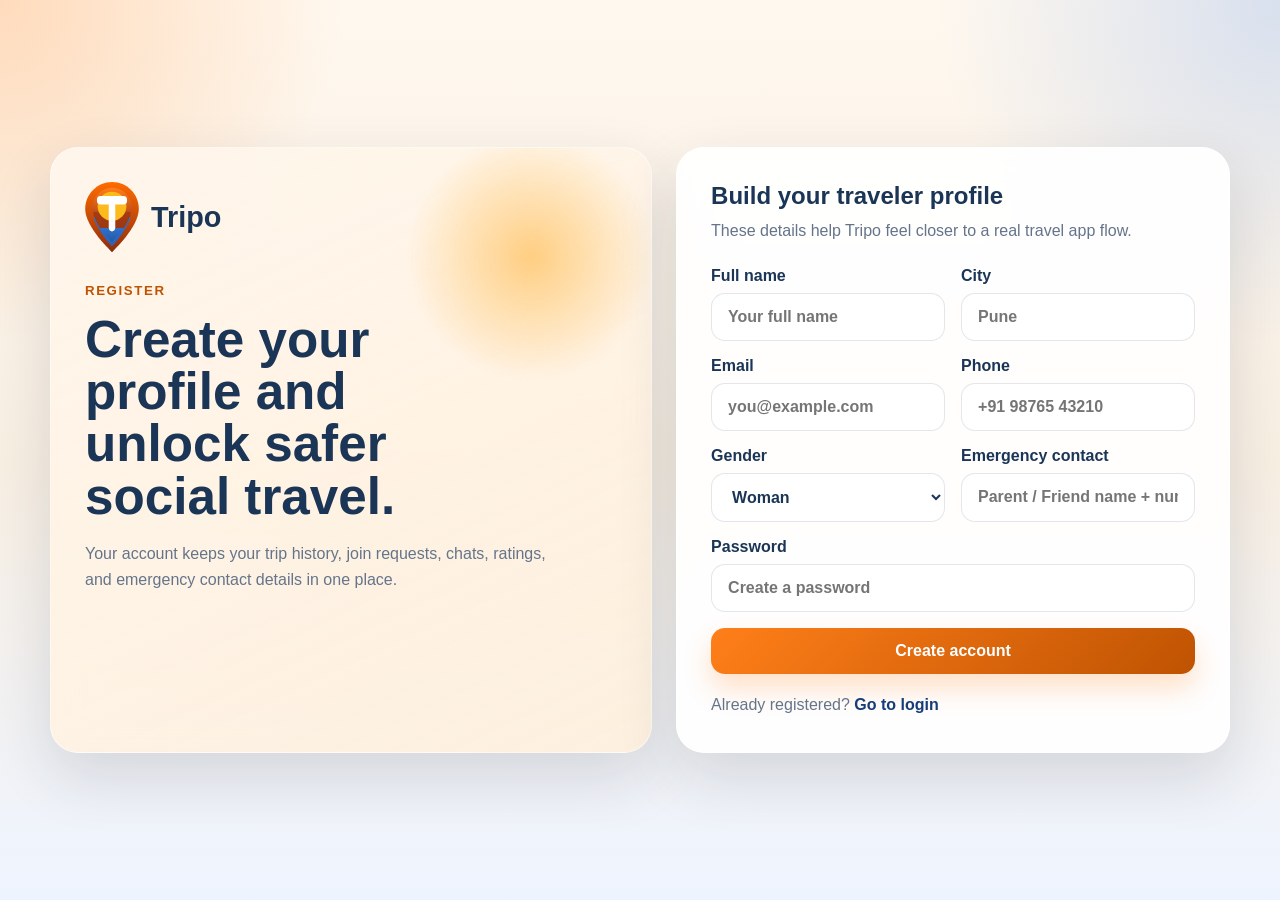
==== register.html @ cbaaf5f8 "Initial Tripo app" ====
<!DOCTYPE html>
<html lang="en">
<head>
  <meta charset="UTF-8">
  <meta name="viewport" content="width=device-width, initial-scale=1.0">
  <title>Register | Tripo</title>
  <link rel="icon" type="image/svg+xml" href="assets/tripo-logo.svg">
  <link rel="stylesheet" href="styles.css">
</head>
<body class="auth-body" data-page="register">
  <main class="auth-layout">
    <section class="auth-visual auth-visual-warm">
      <a class="auth-brand" href="index.html">
        <img class="auth-logo" src="assets/tripo-logo.svg" alt="Tripo logo">
        <span>Tripo</span>
      </a>
      <p class="eyebrow">Register</p>
      <h1>Create your profile and unlock safer social travel.</h1>
      <p class="auth-copy">
        Your account keeps your trip history, join requests, chats, ratings, and emergency contact details in one place.
      </p>
    </section>

    <section class="auth-card auth-card-wide">
      <div class="auth-card-top">
        <h2>Build your traveler profile</h2>
        <p>These details help Tripo feel closer to a real travel app flow.</p>
      </div>

      <form id="registerForm" class="stack-form">
        <div class="field-grid">
          <label>
            Full name
            <input type="text" name="name" placeholder="Your full name" required>
          </label>
          <label>
            City
            <input type="text" name="city" placeholder="Pune" required>
          </label>
        </div>
        <div class="field-grid">
          <label>
            Email
            <input type="email" name="email" placeholder="you@example.com" required>
          </label>
          <label>
            Phone
            <input type="tel" name="phone" placeholder="+91 98765 43210" required>
          </label>
        </div>
        <div class="field-grid">
          <label>
            Gender
            <select name="gender" required>
              <option value="Woman">Woman</option>
              <option value="Man">Man</option>
              <option value="Non-binary">Non-binary</option>
              <option value="Prefer not to say">Prefer not to say</option>
            </select>
          </label>
          <label>
            Emergency contact
            <input type="text" name="emergencyContact" placeholder="Parent / Friend name + number" required>
          </label>
        </div>
        <label>
          Password
          <input type="password" name="password" placeholder="Create a password" required minlength="6">
        </label>
        <button class="button" type="submit">Create account</button>
      </form>

      <p class="auth-footer">Already registered? <a href="login.html">Go to login</a></p>
      <div id="registerMessage"></div>
    </section>
  </main>
  <script src="vendor/supabase-js.min.js"></script>
  <script src="config.js"></script>
  <script src="tripo.js"></script>
  <script src="register.js"></script>
</body>
</html>
---- styles.css ----
:root {
  --bg: #f8efe3;
  --paper: rgba(255, 255, 255, 0.86);
  --paper-strong: #ffffff;
  --ink: #1b3556;
  --muted: #65748a;
  --line: rgba(27, 53, 86, 0.12);
  --orange: #ff7f19;
  --orange-deep: #bf5302;
  --blue: #2874eb;
  --blue-deep: #143d7a;
  --sky: #dcecff;
  --gold: #ffe0ba;
  --ok: #0e9f6e;
  --shadow: 0 24px 60px rgba(25, 40, 67, 0.14);
  --radius-lg: 28px;
  --radius-md: 20px;
  --radius-sm: 14px;
}

* {
  box-sizing: border-box;
}

html {
  scroll-behavior: smooth;
}

body {
  margin: 0;
  color: var(--ink);
  font-family: "Segoe UI", "Trebuchet MS", sans-serif;
  background:
    radial-gradient(circle at top left, rgba(255, 127, 25, 0.24), transparent 22%),
    radial-gradient(circle at top right, rgba(40, 116, 235, 0.18), transparent 22%),
    linear-gradient(180deg, #fff8ef 0%, #f8efe3 52%, #eef4ff 100%);
}

a {
  color: inherit;
  text-decoration: none;
}

img {
  display: block;
  max-width: 100%;
}

button,
input,
select,
textarea {
  font: inherit;
}

.eyebrow {
  margin: 0 0 12px;
  color: var(--orange-deep);
  font-size: 0.83rem;
  font-weight: 800;
  letter-spacing: 0.12em;
  text-transform: uppercase;
}

h1,
h2,
h3,
h4 {
  margin: 0;
  font-family: "Trebuchet MS", "Segoe UI", sans-serif;
}

p {
  margin: 0;
  color: var(--muted);
  line-height: 1.65;
}

.button {
  display: inline-flex;
  align-items: center;
  justify-content: center;
  gap: 8px;
  padding: 14px 22px;
  border: 0;
  border-radius: 14px;
  background: linear-gradient(135deg, var(--orange), var(--orange-deep));
  color: #fff;
  font-weight: 700;
  cursor: pointer;
  box-shadow: 0 14px 28px rgba(255, 127, 25, 0.24);
  transition: transform 160ms ease, box-shadow 160ms ease;
}

.button:hover {
  transform: translateY(-1px);
  box-shadow: 0 18px 32px rgba(255, 127, 25, 0.3);
}

.button-secondary {
  background: linear-gradient(135deg, var(--blue), var(--blue-deep));
  box-shadow: 0 14px 28px rgba(40, 116, 235, 0.2);
}

.button-ghost {
  background: rgba(255, 255, 255, 0.84);
  color: var(--blue-deep);
  box-shadow: none;
  border: 1px solid var(--line);
}

.button-link {
  color: var(--blue-deep);
  font-weight: 700;
}

.auth-body {
  min-height: 100vh;
  display: grid;
  place-items: center;
  padding: 24px;
}

.auth-layout,
.auth-shell {
  width: min(1180px, 100%);
  display: grid;
  grid-template-columns: 1fr 0.92fr;
  gap: 24px;
}

.auth-redirect {
  grid-template-columns: 1fr;
  place-items: center;
  text-align: center;
  padding: 56px;
}

.auth-visual,
.auth-card,
.app-shell aside,
.app-panel,
.trip-item,
.mini-card,
.hero-banner {
  position: relative;
  overflow: hidden;
  border-radius: var(--radius-lg);
  border: 1px solid rgba(255, 255, 255, 0.48);
  background: var(--paper);
  backdrop-filter: blur(14px);
  box-shadow: var(--shadow);
}

.auth-visual,
.auth-card {
  padding: 34px;
}

.auth-visual {
  background:
    radial-gradient(circle at 78% 22%, rgba(255, 214, 148, 0.95), transparent 18%),
    linear-gradient(155deg, rgba(255, 251, 244, 0.95), rgba(240, 247, 255, 0.76)),
    linear-gradient(145deg, rgba(255, 127, 25, 0.1), rgba(40, 116, 235, 0.1));
}

.auth-visual-warm {
  background:
    radial-gradient(circle at 80% 18%, rgba(255, 204, 124, 0.95), transparent 18%),
    linear-gradient(155deg, rgba(255, 246, 236, 0.95), rgba(255, 239, 218, 0.82));
}

.auth-brand {
  display: inline-flex;
  align-items: center;
  gap: 12px;
  margin-bottom: 28px;
  font-size: 1.8rem;
  font-weight: 900;
}

.auth-logo {
  width: 54px;
  height: 70px;
}

.auth-visual h1 {
  font-size: clamp(2.4rem, 4vw, 4.2rem);
  line-height: 1.02;
  max-width: 12ch;
}

.auth-copy {
  margin-top: 18px;
  max-width: 54ch;
}

.auth-points {
  display: grid;
  gap: 14px;
  margin-top: 28px;
}

.auth-points article {
  display: grid;
  gap: 4px;
  padding: 18px;
  border-radius: 20px;
  background: rgba(255, 255, 255, 0.64);
  border: 1px solid rgba(27, 53, 86, 0.08);
}

.auth-points strong {
  color: var(--ink);
}

.auth-card {
  align-self: stretch;
  background: rgba(255, 255, 255, 0.92);
}

.auth-card-wide {
  min-width: 0;
}

.auth-card-top {
  margin-bottom: 22px;
}

.auth-card-top p {
  margin-top: 8px;
}

.stack-form,
.stack-panel {
  display: grid;
  gap: 16px;
}

.field-grid {
  display: grid;
  grid-template-columns: repeat(2, 1fr);
  gap: 16px;
}

label {
  display: grid;
  gap: 8px;
  color: var(--ink);
  font-weight: 600;
}

input,
select,
textarea {
  width: 100%;
  padding: 14px 16px;
  border-radius: 14px;
  border: 1px solid var(--line);
  background: rgba(255, 255, 255, 0.9);
  color: var(--ink);
  outline: none;
}

input:focus,
select:focus,
textarea:focus {
  border-color: rgba(40, 116, 235, 0.45);
  box-shadow: 0 0 0 4px rgba(40, 116, 235, 0.12);
}

.auth-footer {
  margin-top: 18px;
}

.auth-footer a {
  color: var(--blue-deep);
  font-weight: 700;
}

.flash {
  margin-top: 14px;
  padding: 12px 14px;
  border-radius: 14px;
  font-weight: 600;
}

.flash-success {
  background: rgba(14, 159, 110, 0.12);
  color: #0a7a54;
}

.flash-error {
  background: rgba(210, 70, 70, 0.12);
  color: #a63535;
}

.app-body {
  min-height: 100vh;
}

.app-shell {
  width: min(1380px, calc(100% - 32px));
  margin: 0 auto;
  padding: 20px 0 28px;
  display: grid;
  grid-template-columns: 270px 1fr;
  gap: 24px;
}

.app-shell aside {
  padding: 24px 20px;
  display: grid;
  grid-template-rows: auto auto 1fr auto;
  gap: 20px;
  position: sticky;
  top: 20px;
  height: calc(100vh - 40px);
}

.side-brand {
  display: inline-flex;
  align-items: center;
  gap: 12px;
  font-size: 1.7rem;
  font-weight: 900;
}

.side-brand img {
  width: 42px;
  height: 56px;
}

.user-chip {
  padding: 16px;
  border-radius: 18px;
  background: rgba(255, 255, 255, 0.75);
  border: 1px solid var(--line);
}

.user-chip strong,
.nav-link strong {
  display: block;
  color: var(--ink);
}

.side-nav {
  display: grid;
  gap: 10px;
  align-content: start;
}

.nav-link {
  display: block;
  padding: 14px 16px;
  border-radius: 16px;
  background: rgba(255, 255, 255, 0.55);
  border: 1px solid transparent;
}

.nav-link span {
  color: var(--muted);
  font-size: 0.95rem;
}

.nav-link.is-active {
  background: rgba(40, 116, 235, 0.12);
  border-color: rgba(40, 116, 235, 0.18);
}

.side-cta {
  display: grid;
  gap: 12px;
  padding: 18px;
  border-radius: 20px;
  background: linear-gradient(160deg, rgba(255, 127, 25, 0.14), rgba(255, 255, 255, 0.74));
}

.app-main {
  display: grid;
  gap: 24px;
}

.topbar {
  display: flex;
  align-items: center;
  justify-content: space-between;
  gap: 16px;
  padding: 18px 22px;
  border-radius: 22px;
  background: rgba(255, 255, 255, 0.78);
  border: 1px solid rgba(255, 255, 255, 0.48);
  box-shadow: var(--shadow);
}

.topbar p {
  margin-top: 4px;
}

.topbar-actions {
  display: flex;
  gap: 12px;
  flex-wrap: wrap;
}

.hero-banner,
.app-panel {
  padding: 26px;
}

.hero-banner {
  background:
    radial-gradient(circle at 82% 22%, rgba(255, 209, 124, 0.92), transparent 17%),
    linear-gradient(180deg, rgba(255, 255, 255, 0.84), rgba(255, 246, 238, 0.82)),
    linear-gradient(140deg, rgba(255, 127, 25, 0.14), rgba(40, 116, 235, 0.12));
}

.hero-banner h1 {
  font-size: clamp(2rem, 3.4vw, 3.8rem);
  line-height: 1.02;
  max-width: 12ch;
}

.hero-banner p {
  margin-top: 14px;
  max-width: 58ch;
}

.hero-actions,
.inline-actions {
  display: flex;
  gap: 12px;
  flex-wrap: wrap;
  margin-top: 20px;
}

.stat-grid,
.card-grid,
.trip-grid,
.detail-grid,
.review-grid,
.profile-grid {
  display: grid;
  gap: 18px;
}

.stat-grid {
  grid-template-columns: repeat(3, 1fr);
}

.card-grid {
  grid-template-columns: repeat(3, 1fr);
}

.trip-grid {
  grid-template-columns: repeat(2, 1fr);
}

.detail-grid,
.profile-grid {
  grid-template-columns: repeat(2, 1fr);
}

.mini-card,
.trip-item {
  padding: 20px;
}

.mini-card strong,
.trip-item strong {
  color: var(--ink);
}

.metric {
  font-size: 2rem;
  font-weight: 900;
}

.page-section {
  display: grid;
  gap: 20px;
}

.section-head {
  display: flex;
  align-items: end;
  justify-content: space-between;
  gap: 16px;
}

.section-head p {
  margin-top: 8px;
}

.filter-grid,
.form-grid {
  display: grid;
  grid-template-columns: repeat(2, 1fr);
  gap: 16px;
}

.trip-item {
  display: grid;
  gap: 12px;
  background: rgba(255, 255, 255, 0.8);
  border: 1px solid rgba(27, 53, 86, 0.08);
}

.trip-top,
.trip-meta-row,
.detail-meta-row,
.chat-compose,
.review-row,
.profile-card-top {
  display: flex;
  align-items: center;
  justify-content: space-between;
  gap: 12px;
}

.chip {
  display: inline-flex;
  align-items: center;
  justify-content: center;
  padding: 8px 12px;
  border-radius: 999px;
  font-size: 0.85rem;
  font-weight: 800;
}

.chip-interest {
  background: rgba(255, 127, 25, 0.12);
  color: var(--orange-deep);
}

.chip-safe {
  background: rgba(40, 116, 235, 0.12);
  color: var(--blue-deep);
}

.chip-women {
  background: rgba(255, 127, 25, 0.12);
  color: var(--orange-deep);
}

.trip-title {
  font-size: 1.3rem;
}

.muted-line {
  color: var(--muted);
  font-size: 0.95rem;
}

.trip-actions,
.split-actions {
  display: flex;
  gap: 10px;
  flex-wrap: wrap;
}

.empty-state {
  padding: 22px;
  border-radius: 18px;
  border: 1px dashed var(--line);
  text-align: center;
}

.chat-log {
  max-height: 260px;
  overflow: auto;
  display: grid;
  gap: 10px;
}

.chat-bubble {
  padding: 12px 14px;
  border-radius: 16px;
  background: rgba(255, 255, 255, 0.76);
  border: 1px solid rgba(27, 53, 86, 0.08);
}

.chat-bubble strong {
  display: block;
  margin-bottom: 4px;
}

.list-stack {
  display: grid;
  gap: 12px;
}

.list-row {
  display: flex;
  align-items: center;
  justify-content: space-between;
  gap: 12px;
  padding: 14px 16px;
  border-radius: 16px;
  background: rgba(255, 255, 255, 0.74);
  border: 1px solid rgba(27, 53, 86, 0.07);
}

.toast {
  position: fixed;
  right: 20px;
  bottom: 20px;
  padding: 14px 18px;
  border-radius: 16px;
  color: #fff;
  background: rgba(20, 61, 122, 0.96);
  box-shadow: var(--shadow);
  opacity: 0;
  transform: translateY(8px);
  pointer-events: none;
  transition: opacity 160ms ease, transform 160ms ease;
}

.toast.is-visible {
  opacity: 1;
  transform: translateY(0);
}

@media (max-width: 1120px) {
  .auth-layout,
  .app-shell,
  .trip-grid,
  .card-grid,
  .detail-grid,
  .profile-grid,
  .stat-grid {
    grid-template-columns: 1fr;
  }

  .app-shell aside {
    position: static;
    height: auto;
  }
}

@media (max-width: 780px) {
  .auth-visual,
  .auth-card,
  .app-panel,
  .hero-banner,
  .mini-card,
  .trip-item {
    padding: 20px;
  }

  .field-grid,
  .filter-grid,
  .form-grid {
    grid-template-columns: 1fr;
  }

  .topbar,
  .section-head,
  .trip-top,
  .trip-meta-row,
  .detail-meta-row,
  .review-row,
  .profile-card-top {
    align-items: flex-start;
    flex-direction: column;
  }
}
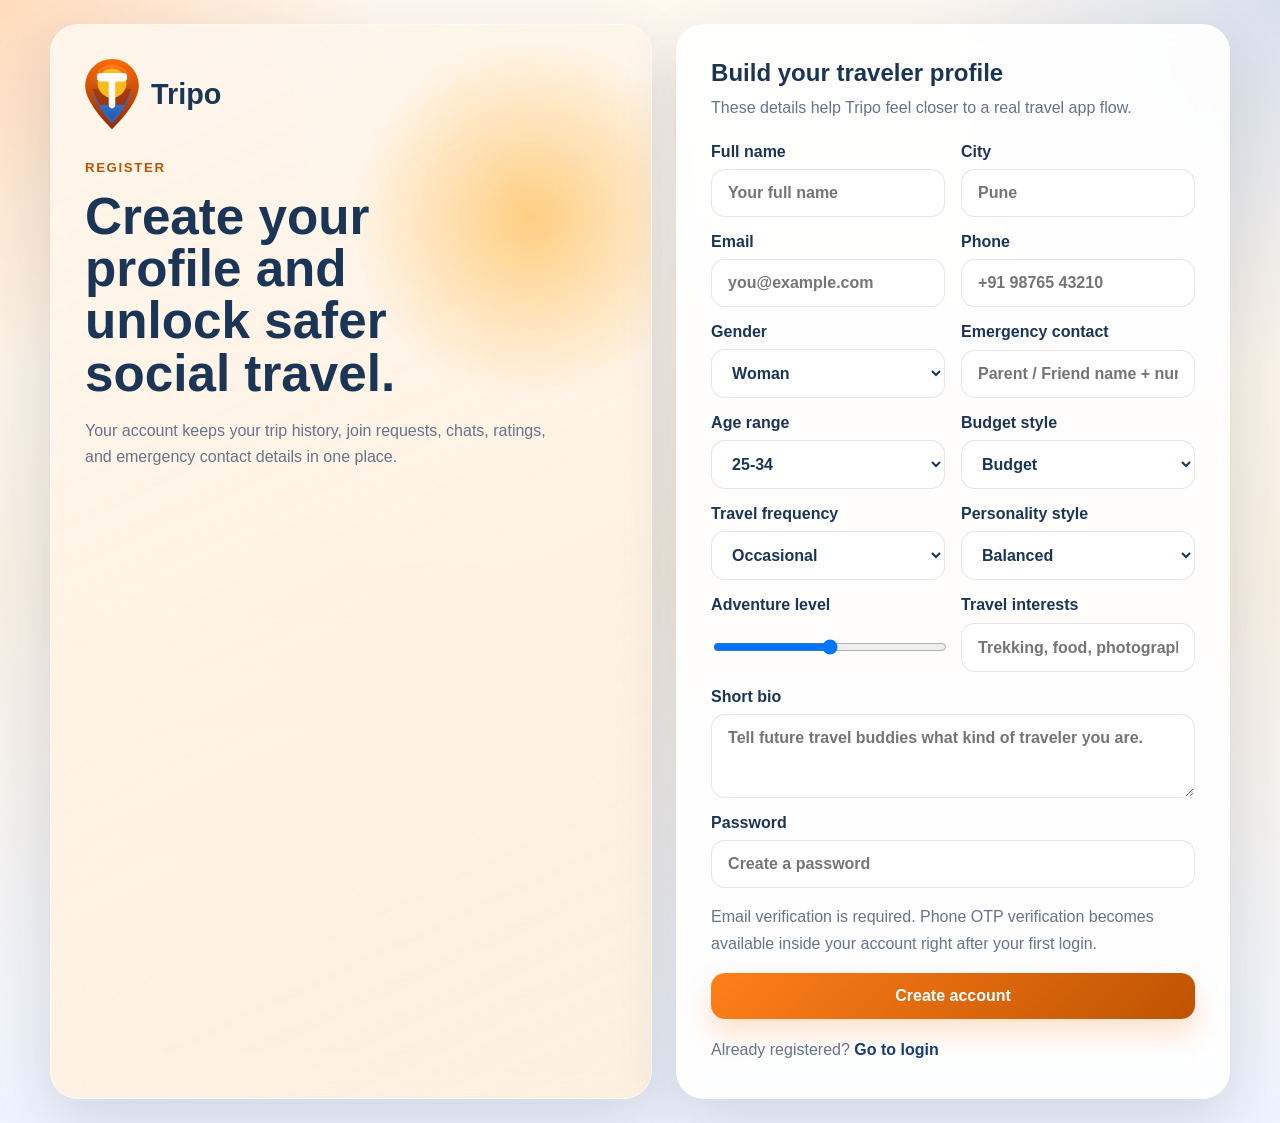
==== commit d32156a4: "Prepare Vercel deployment and add AI safety features" ====
--- a/register.html
+++ b/register.html
@@ -63,10 +63,64 @@
             <input type="text" name="emergencyContact" placeholder="Parent / Friend name + number" required>
           </label>
         </div>
+        <div class="field-grid">
+          <label>
+            Age range
+            <select name="ageRange" required>
+              <option value="18-24">18-24</option>
+              <option value="25-34" selected>25-34</option>
+              <option value="35-44">35-44</option>
+              <option value="45+">45+</option>
+            </select>
+          </label>
+          <label>
+            Budget style
+            <select name="budgetBand" required>
+              <option value="Budget">Budget</option>
+              <option value="Mid-range">Mid-range</option>
+              <option value="Premium">Premium</option>
+            </select>
+          </label>
+        </div>
+        <div class="field-grid">
+          <label>
+            Travel frequency
+            <select name="travelFrequency" required>
+              <option value="Rarely">Rarely</option>
+              <option value="Occasional" selected>Occasional</option>
+              <option value="Monthly">Monthly</option>
+              <option value="Frequent">Frequent</option>
+            </select>
+          </label>
+          <label>
+            Personality style
+            <select name="personalityStyle" required>
+              <option value="Calm">Calm</option>
+              <option value="Balanced" selected>Balanced</option>
+              <option value="Outgoing">Outgoing</option>
+              <option value="Spontaneous">Spontaneous</option>
+            </select>
+          </label>
+        </div>
+        <div class="field-grid">
+          <label>
+            Adventure level
+            <input type="range" name="adventureLevel" min="1" max="5" value="3">
+          </label>
+          <label>
+            Travel interests
+            <input type="text" name="travelInterests" placeholder="Trekking, food, photography" required>
+          </label>
+        </div>
+        <label>
+          Short bio
+          <textarea name="bio" rows="3" placeholder="Tell future travel buddies what kind of traveler you are." required></textarea>
+        </label>
         <label>
           Password
           <input type="password" name="password" placeholder="Create a password" required minlength="6">
         </label>
+        <p class="auth-copy" style="margin:0;">Email verification is required. Phone OTP verification becomes available inside your account right after your first login.</p>
         <button class="button" type="submit">Create account</button>
       </form>
 
--- a/styles.css
+++ b/styles.css
@@ -543,6 +543,11 @@
   color: var(--orange-deep);
 }
 
+.chip-men {
+  background: rgba(27, 53, 86, 0.12);
+  color: var(--ink);
+}
+
 .trip-title {
   font-size: 1.3rem;
 }
@@ -599,6 +604,35 @@
   border-radius: 16px;
   background: rgba(255, 255, 255, 0.74);
   border: 1px solid rgba(27, 53, 86, 0.07);
+}
+
+.admin-table-wrap {
+  overflow: auto;
+}
+
+.admin-table {
+  width: 100%;
+  border-collapse: collapse;
+}
+
+.admin-table th,
+.admin-table td {
+  padding: 14px 12px;
+  text-align: left;
+  border-bottom: 1px solid rgba(27, 53, 86, 0.08);
+  vertical-align: top;
+}
+
+.admin-table th {
+  color: var(--muted);
+  font-size: 0.88rem;
+  font-weight: 800;
+  letter-spacing: 0.04em;
+  text-transform: uppercase;
+}
+
+.admin-table tr.is-selected-row td {
+  background: rgba(40, 116, 235, 0.06);
 }
 
 .toast {
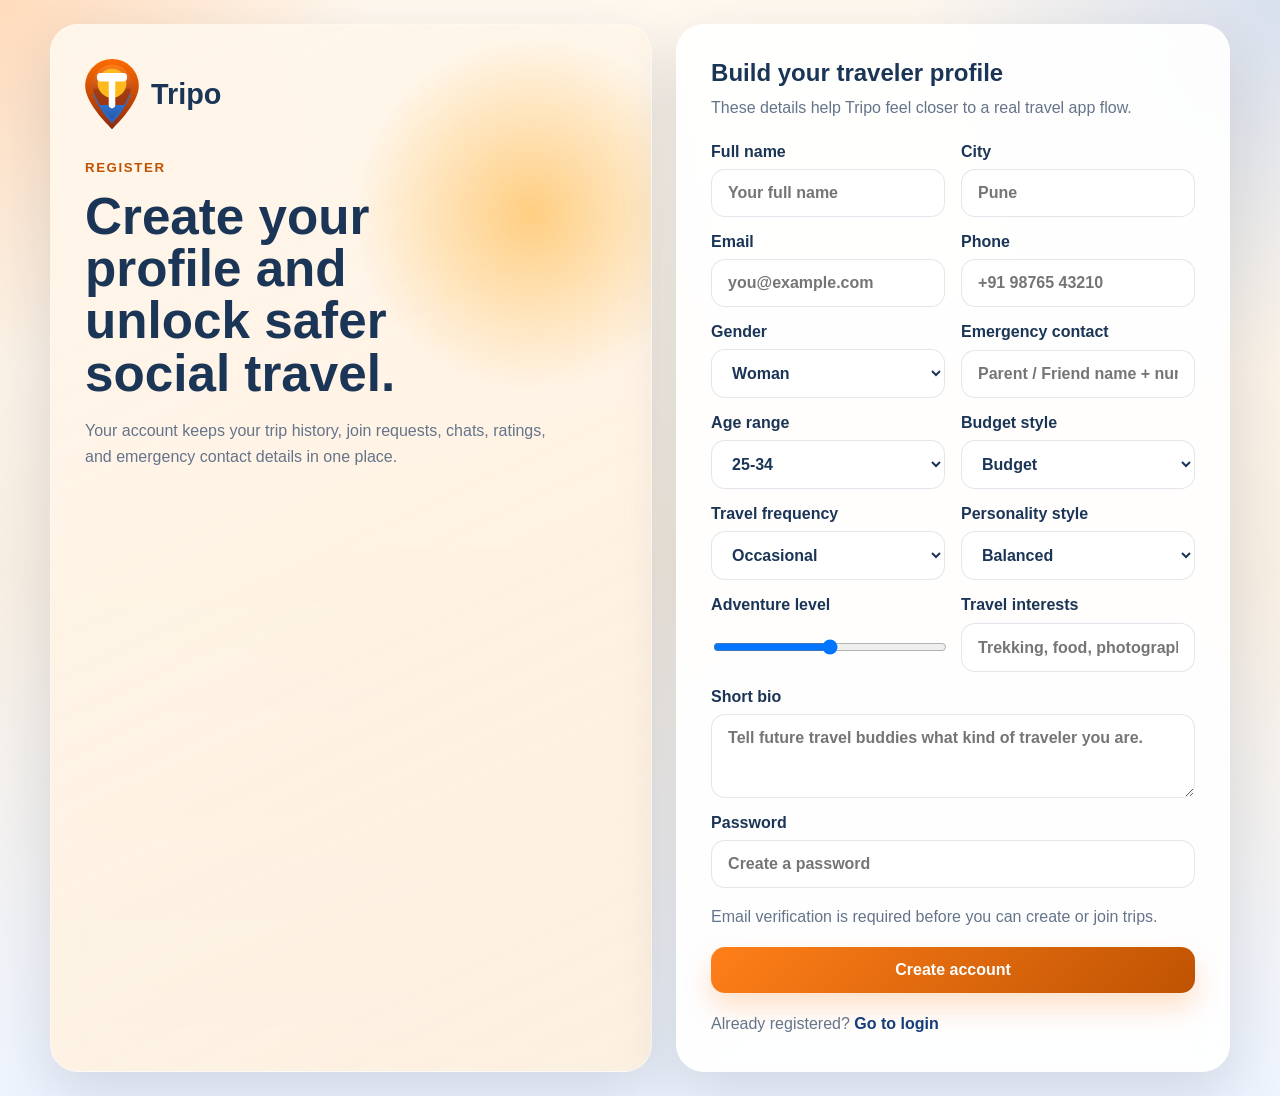
==== commit f6905df0: "Switch verification flow to email only" ====
--- a/register.html
+++ b/register.html
@@ -120,7 +120,7 @@
           Password
           <input type="password" name="password" placeholder="Create a password" required minlength="6">
         </label>
-        <p class="auth-copy" style="margin:0;">Email verification is required. Phone OTP verification becomes available inside your account right after your first login.</p>
+        <p class="auth-copy" style="margin:0;">Email verification is required before you can create or join trips.</p>
         <button class="button" type="submit">Create account</button>
       </form>
 
